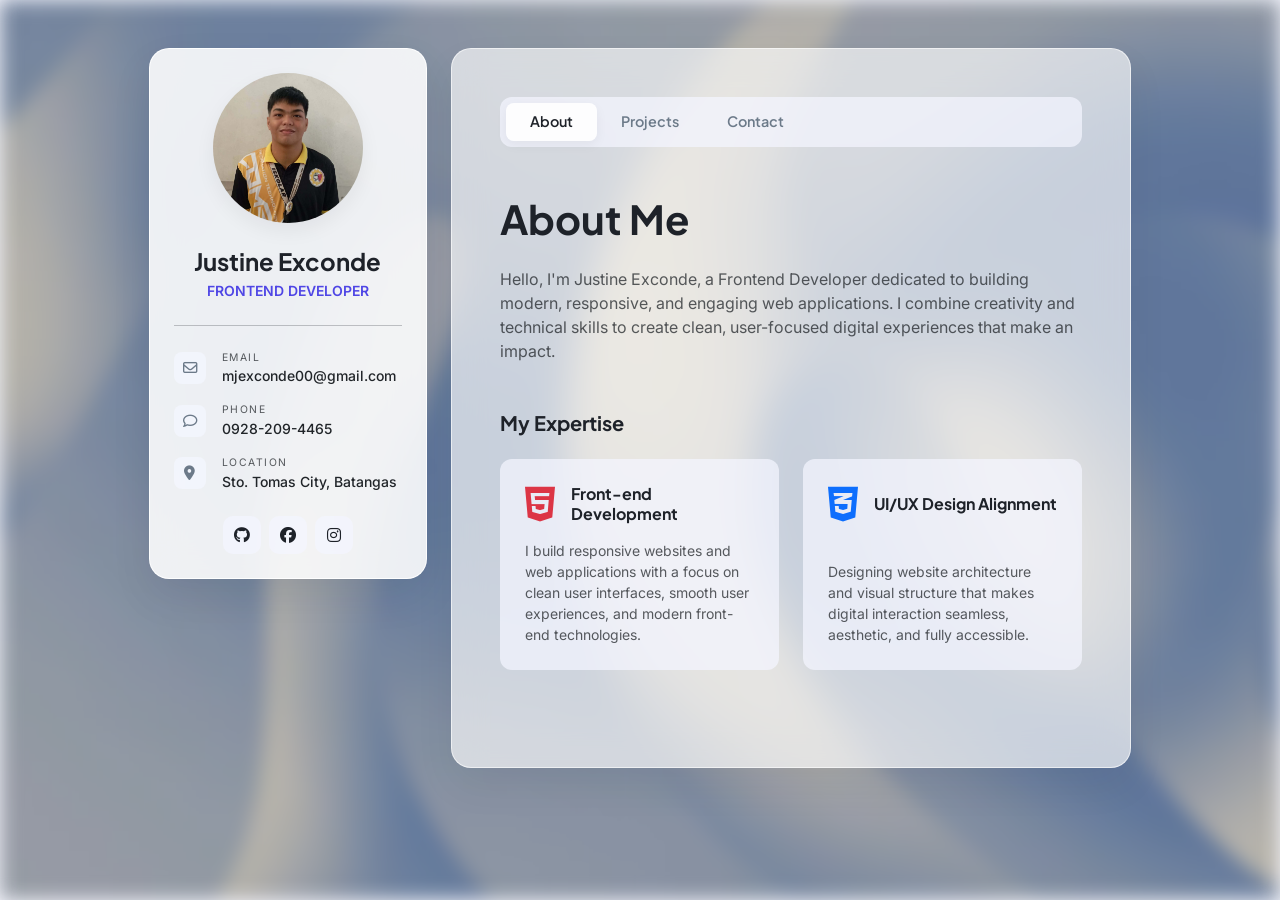
==== index.html @ bb048ef3 "Add files via upload" ====
<!DOCTYPE html>
<html lang="en">
<head>
  <meta charset="UTF-8" />
  <meta name="viewport" content="width=device-width, initial-scale=1.0" />
  <title>Justine Exconde | Frontend Developer</title>
  <link href="https://cdn.jsdelivr.net/npm/bootstrap@5.3.0/dist/css/bootstrap.min.css" rel="stylesheet" />
  <link rel="icon" href="images/icon.jpg" type="image/x-icon" />
  <link
    href="https://fonts.googleapis.com/css2?family=Inter:wght@300;400;500;600&family=Plus+Jakarta+Sans:wght@500;700;800&display=swap"
    rel="stylesheet" />
  <link rel="stylesheet" href="https://cdnjs.cloudflare.com/ajax/libs/font-awesome/6.4.0/css/all.min.css" />
  <link rel="stylesheet" href="style.css" />
</head>
<body>

  <div class="bg-photo" aria-hidden="true"></div>

  <div class="container-fluid min-vh-100 py-4 py-md-5 px-3 px-md-5">
    <div class="row g-4 justify-content-center">

      <aside class="col-xl-3 col-lg-4 col-md-5">
        <div class="profile-card text-center p-4 sticky-top">
          <div class="avatar-container mb-4 mx-auto">
            <img src="images/profile-avatar.jpg" alt="Justine Exconde" class="img-fluid rounded-5" />
          </div>

          <h1 class="h4 fw-bold mb-1 tracking-tight">Justine Exconde</h1>
          <p class="text-accent small fw-semibold uppercase tracking-wider mb-4">Frontend Developer</p>

          <hr class="my-4 opacity-10" />

          <div class="contact-info-list text-start small mb-4">
            <div class="d-flex align-items-center mb-3">
              <div class="icon-box me-3"><i class="fa-regular fa-envelope"></i></div>
              <div>
                <span class="text-muted d-block extra-small">EMAIL</span>
                <a href="mailto:mjexconde00@gmail.com" class="text-dark text-decoration-none fw-medium">mjexconde00@gmail.com</a>
              </div>
            </div>
            <div class="d-flex align-items-center mb-3">
              <div class="icon-box me-3"><i class="fa-regular fa-comment"></i></div>
              <div>
                <span class="text-muted d-block extra-small">PHONE</span>
                <span class="fw-medium text-dark">0928-209-4465</span>
              </div>
            </div>
            <div class="d-flex align-items-center">
              <div class="icon-box me-3"><i class="fa-solid fa-location-dot"></i></div>
              <div>
                <span class="text-muted d-block extra-small">LOCATION</span>
                <span class="fw-medium text-dark">Sto. Tomas City, Batangas</span>
              </div>
            </div>
          </div>

          <div class="d-flex justify-content-center gap-2 mt-4">
            <a href="#" class="social-btn"><i class="fab fa-github"></i></a>
            <a href="#" class="social-btn"><i class="fab fa-facebook"></i></a>
            <a href="#" class="social-btn"><i class="fab fa-instagram"></i></a>
          </div>
        </div>
      </aside>

      <main class="col-xl-7 col-lg-8 col-md-7">
        <div class="content-wrapper p-4 p-md-5">
          <ul class="nav custom-nav mb-5 d-flex justify-content-md-start justify-content-between"
            id="portfolioTabs" role="tablist">
            <li class="nav-item" role="presentation">
              <button class="nav-link active" id="about-tab" data-bs-toggle="tab" data-bs-target="#about" type="button"
                role="tab">About</button>
            </li>
            <li class="nav-item" role="presentation">
              <button class="nav-link" id="projects-tab" data-bs-toggle="tab" data-bs-target="#projects" type="button"
                role="tab">Projects</button>
            </li>
            <li class="nav-item" role="presentation">
              <button class="nav-link" id="contacts-tab" data-bs-toggle="tab" data-bs-target="#contacts" type="button"
                role="tab">Contact</button>
            </li>
          </ul>

          <div class="tab-content" id="portfolioTabsContent">
            <div class="tab-pane fade show active" id="about" role="tabpanel">
              <h2 class="display-6 fw-bold mb-4">About Me</h2>
              <p class="lead-text text-muted mb-5">
                Hello, I'm Justine Exconde, a Frontend Developer dedicated to building modern, responsive, and
                engaging web applications. I combine creativity and technical skills to create clean, user-focused
                digital experiences that make an impact.
              </p>

              <h3 class="h5 fw-bold mb-4 tracking-tight">My Expertise</h3>
              <div class="row g-4">
                <div class="col-md-6">
                  <div class="skill-card p-4">
                    <div class="d-flex align-items-center mb-3">
                      <i class="fab fa-html5 text-danger display-6 me-3"></i>
                      <h4 class="h6 fw-bold mb-0">Front-end Development</h4>
                    </div>
                    <p class="small text-muted mb-0">I build responsive websites and web applications with a focus on clean
                      user interfaces, smooth user experiences, and modern front-end technologies.</p>
                  </div>
                </div>
                <div class="col-md-6">
                  <div class="skill-card p-4">
                    <div class="d-flex align-items-center mb-3">
                      <i class="fab fa-css3-alt text-primary display-6 me-3"></i>
                      <h4 class="h6 fw-bold mb-0">UI/UX Design Alignment</h4>
                    </div>
                    <p class="small text-muted mb-0">Designing website architecture and visual structure that makes digital
                      interaction seamless, aesthetic, and fully accessible.</p>
                  </div>
                </div>
              </div>
            </div>

            <div class="tab-pane fade" id="projects" role="tabpanel">
              <h2 class="display-6 fw-bold mb-4">My Projects</h2>
              <div class="row g-4">
                <div class="col-md-6">
                  <div class="project-card">
                    <div class="project-preview p-4 d-flex align-items-center justify-content-center">
                      <img src="images/project1.png" alt="Rental House Subdivision preview"
                        class="img-fluid rounded-3" style="max-height:220px; object-fit:cover;" />
                    </div>
                    <div class="p-4">
                      <h4 class="h6 fw-bold mb-1">Rental-House-Subdivision</h4>
                      <p class="small text-muted mb-3">Web Architecture & UI Integration</p>
                      <a href="#" class="btn btn-outline-dark btn-sm rounded-pill px-3">See Project</a>
                    </div>
                  </div>
                </div>
                <div class="col-md-6">
                  <div class="project-card">
                    <div class="project-preview p-4 d-flex align-items-center justify-content-center">
                      <img src="images/project2.png" alt="Logo 3d preview"
                        class="img-fluid rounded-3" style="max-height:220px; object-fit:cover;" />
                    </div>
                    <div class="p-4">
                      <h4 class="h6 fw-bold mb-1">Logo 3d</h4>
                      <p class="small text-muted mb-3">UI/UX Design & Prototyping</p>
                      <a href="#" class="btn btn-outline-dark btn-sm rounded-pill px-3">See Project</a>
                    </div>
                  </div>
                </div>
              </div>
            </div>

            <div class="tab-pane fade" id="contacts" role="tabpanel">
              <h2 class="display-6 fw-bold mb-2">Get in touch</h2>
              <p class="text-muted mb-4">Have an opportunity or a project in mind? Feel free to reach out—I'd love to hear
                from you.</p>

              <div class="status-badge mb-4 d-inline-flex align-items-center px-3 py-1 rounded-pill bg-success bg-opacity-10 text-success small">
                <span class="pulse-dot me-2"></span> Available for opportunities
              </div>

              <form class="mt-4">
                <div class="row g-3">
                  <div class="col-md-6">
                    <label class="form-label extra-small fw-bold text-muted uppercase">Your Name</label>
                    <input type="text" class="form-control custom-input" placeholder="Enter your name" />
                  </div>
                  <div class="col-md-6">
                    <label class="form-label extra-small fw-bold text-muted uppercase">Email Address</label>
                    <input type="email" class="form-control custom-input" placeholder="name@example.com" />
                  </div>
                  <div class="col-12">
                    <label class="form-label extra-small fw-bold text-muted uppercase">Subject</label>
                    <input type="text" class="form-control custom-input" placeholder="Project collaboration proposal" />
                  </div>
                  <div class="col-12">
                    <label class="form-label extra-small fw-bold text-muted uppercase">Message</label>
                    <textarea class="form-control custom-input" rows="4" placeholder="Tell me about your project..."></textarea>
                  </div>
                  <div class="col-12 mt-4">
                    <button type="submit" class="btn btn-dark w-100 py-3 rounded-3 tracking-wide text-uppercase font-weight-bold btn-submit">
                      Send Message
                    </button>
                  </div>
                </div>
              </form>
            </div>

          </div>
        </div>
      </main>

    </div>
  </div>

  <script src="https://cdn.jsdelivr.net/npm/bootstrap@5.3.0/dist/js/bootstrap.bundle.min.js"></script>
</body>
</html>
---- style.css ----
:root {
    --bg-main: rgba(244, 246, 255, 0.72);
    --card-bg: rgba(255, 255, 255, 0.92);
    --text-primary: #1e2229;
    --text-secondary: #6c7a89;
    --accent-color: #4f46e5;
    --border-radius-lg: 20px;
    --border-radius-sm: 12px;
}
.bg-photo {
    z-index: -1 !important;
}

.custom-nav, .custom-nav .nav-link {
    position: relative !important;
    z-index: 9999 !important;
    pointer-events: auto !important;
}

body {
    font-family: 'Inter', sans-serif;
    background-color: var(--bg-main);
    color: var(--text-primary);
    -webkit-font-smoothing: antialiased;
}

h1, h2, h3, h4, .nav-link {
    font-family: 'Plus Jakarta Sans', sans-serif;
}

.extra-small { font-size: 0.65rem; letter-spacing: 1.5px; }
.uppercase { text-transform: uppercase; }
.sticky-top { top: 0; z-index: 10; }

.profile-card {
    background: rgba(255, 255, 255, 0.88);
    border-radius: var(--border-radius-lg);
    box-shadow: 0 18px 40px rgba(17, 24, 39, 0.08);
    border: 1px solid rgba(255, 255, 255, 0.9);
    backdrop-filter: blur(16px);
}

.avatar-container {
    max-width: 150px;
    aspect-ratio: 1/1;
    overflow: hidden;
    border-radius: 50%;
    box-shadow: 0 8px 20px rgba(0,0,0,0.06);
}

.avatar-container img {
    width: 100%;
    height: 100%;
    object-fit: cover;
}

.text-accent { color: var(--accent-color); }

.icon-box {
    width: 32px;
    height: 32px;
    background: var(--bg-main);
    display: flex;
    align-items: center;
    justify-content: center;
    border-radius: 8px;
    color: var(--text-secondary);
    font-size: 0.9rem;
}

.social-btn {
    width: 38px;
    height: 38px;
    background: var(--bg-main);
    color: var(--text-primary);
    display: flex;
    align-items: center;
    justify-content: center;
    border-radius: 10px;
    text-decoration: none;
    transition: all 0.2s ease-in-out;
}
.social-btn:hover {
    background: var(--text-primary);
    color: #fff;
    transform: translateY(-2px);
}

.content-wrapper {
    background: rgba(255, 255, 255, 0.65); 
    backdrop-filter: blur(16px); 
    -webkit-backdrop-filter: blur(16px);
    border-radius: var(--border-radius-lg);
    box-shadow: 0 18px 40px rgba(17, 24, 39, 0.06);
    border: 1px solid rgba(255, 255, 255, 0.6); 
    min-height: 80vh;
}

.custom-nav {
    border-bottom: none;
    background: var(--bg-main);
    padding: 6px;
    border-radius: 12px;
    display: inline-flex;
}

.custom-nav .nav-link {
    color: var(--text-secondary);
    border: none;
    font-weight: 600;
    font-size: 0.9rem;
    padding: 8px 24px;
    border-radius: 8px;
    transition: all 0.25s cubic-bezier(0.4, 0, 0.2, 1);
}

.custom-nav .nav-link.active {
    background: var(--card-bg);
    color: var(--text-primary);
    box-shadow: 0 4px 12px rgba(0, 0, 0, 0.05);
}
.skill-card:hover {
    background: rgba(255, 255, 255, 0.9);
    border-color: var(--accent-color);
    box-shadow: 0 12px 24px rgba(0, 0, 0, 0.05);
}

.skill-card, .project-card {
    background: var(--bg-main);
    border-radius: var(--border-radius-sm);
    border: 1px solid transparent;
    transition: all 0.3s ease;
}

.skill-card {
    min-height: 100%;
    display: flex;
    flex-direction: column;
    justify-content: space-between;
}
.skill-card:hover {
    background: #fff;
    border-color: rgba(79, 70, 229, 0.15);
    box-shadow: 0 12px 24px rgba(79, 70, 229, 0.04);
}

.tab-pane#about .row.g-4 {
    align-items: stretch;
}

.tab-pane#about .col-md-6 {
    display: flex;
}


.project-preview {
    height: 160px;
    border-top-left-radius: var(--border-radius-sm);
    border-top-right-radius: var(--border-radius-sm);
    font-size: 1.1rem;
}

.custom-input {
    background-color: var(--bg-main);
    border: 1px solid transparent;
    padding: 12px 16px;
    border-radius: 10px;
    font-size: 0.95rem;
    color: var(--text-primary);
    transition: all 0.2s ease;
}
.custom-input:focus {
    background-color: #fff;
    border-color: var(--accent-color);
    box-shadow: 0 0 0 4px rgba(79, 70, 229, 0.1);
    outline: none;
}

.pulse-dot {
    width: 8px;
    height: 8px;
    background-color: #198754;
    border-radius: 50%;
    display: inline-block;
    animation: pulse 1.8s infinite;
}

@keyframes pulse {
    0% { transform: scale(0.95); box-shadow: 0 0 0 0 rgba(25, 135, 84, 0.7); }
    70% { transform: scale(1); box-shadow: 0 0 0 6px rgba(25, 135, 84, 0); }
    100% { transform: scale(0.95); box-shadow: 0 0 0 0 rgba(25, 135, 84, 0); }
}

.btn-submit {
    font-size: 0.85rem;
    font-weight: 600;
}
.bg-photo {
    position: fixed;
    inset: 0;
    background-image: url('images/bg.jpg');
    background-size: cover;
    background-position: center;
    background-repeat: no-repeat;
    filter: blur(10px);
    z-index: 0;
    pointer-events: none;
}

.container-fluid, .profile-card, .content-wrapper {
    position: relative;
    z-index: 1;
}
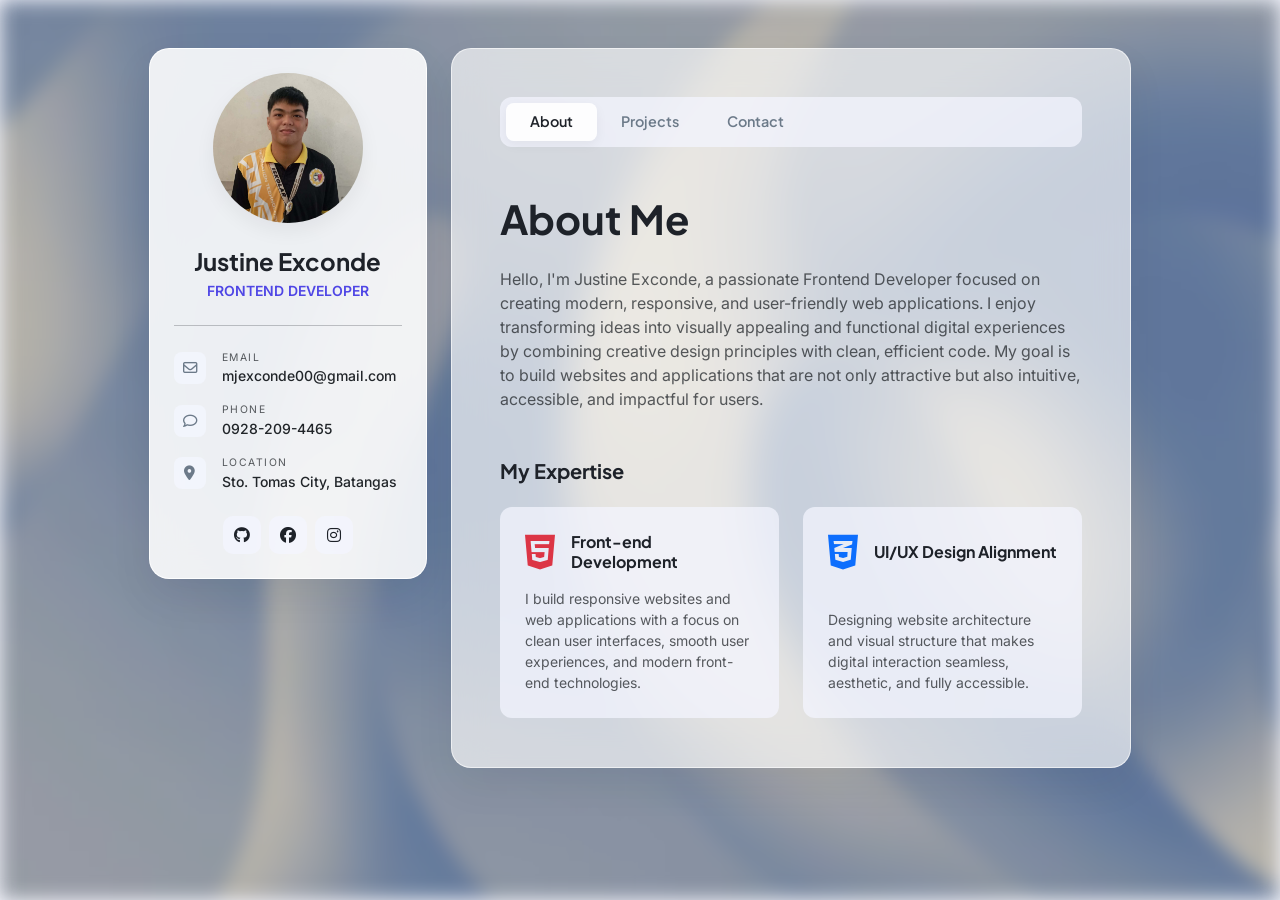
==== commit c45f3792: "Add files via upload" ====
--- a/index.html
+++ b/index.html
@@ -84,9 +84,7 @@
             <div class="tab-pane fade show active" id="about" role="tabpanel">
               <h2 class="display-6 fw-bold mb-4">About Me</h2>
               <p class="lead-text text-muted mb-5">
-                Hello, I'm Justine Exconde, a Frontend Developer dedicated to building modern, responsive, and
-                engaging web applications. I combine creativity and technical skills to create clean, user-focused
-                digital experiences that make an impact.
+               Hello, I'm Justine Exconde, a passionate Frontend Developer focused on creating modern, responsive, and user-friendly web applications. I enjoy transforming ideas into visually appealing and functional digital experiences by combining creative design principles with clean, efficient code. My goal is to build websites and applications that are not only attractive but also intuitive, accessible, and impactful for users.
               </p>
 
               <h3 class="h5 fw-bold mb-4 tracking-tight">My Expertise</h3>
@@ -147,12 +145,11 @@
             </div>
 
             <div class="tab-pane fade" id="contacts" role="tabpanel">
-              <h2 class="display-6 fw-bold mb-2">Get in touch</h2>
-              <p class="text-muted mb-4">Have an opportunity or a project in mind? Feel free to reach out—I'd love to hear
-                from you.</p>
-
+              <h2 class="display-6 fw-bold mb-2">Let's Connect</h2>
+              <p class="text-muted mb-4">Do you have a project, collaboration, or opportunity in mind?
+                 Feel free to reach out—I'm always open to discussing new ideas and possibilities.</p>
               <div class="status-badge mb-4 d-inline-flex align-items-center px-3 py-1 rounded-pill bg-success bg-opacity-10 text-success small">
-                <span class="pulse-dot me-2"></span> Available for opportunities
+                <span class="pulse-dot me-2"></span> Let's Connect! I'm currently available for new projects and collaborations.
               </div>
 
               <form class="mt-4">
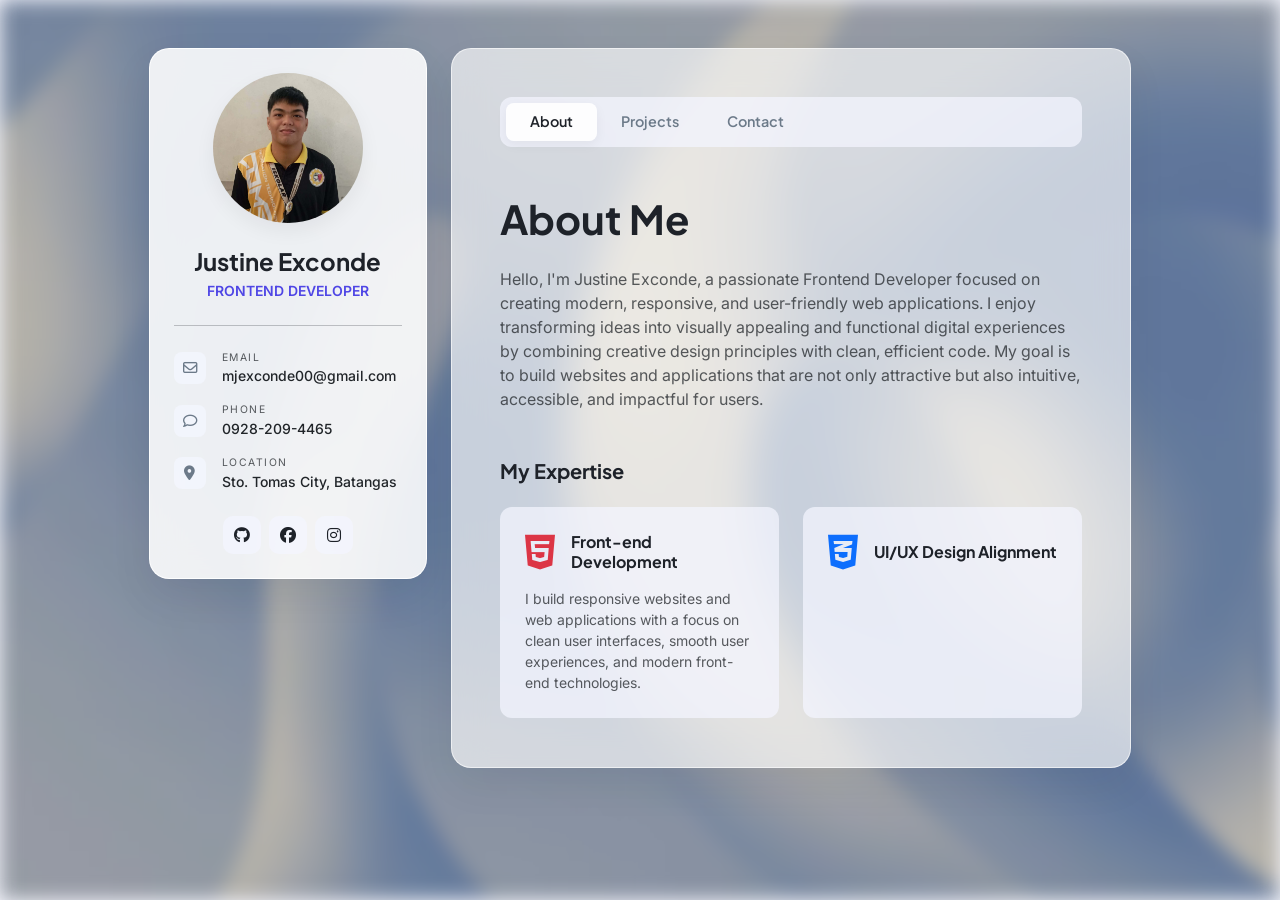
==== commit 2b043f05: "helpo" ====
--- a/index.html
+++ b/index.html
@@ -1,191 +1,190 @@
-<!DOCTYPE html>
-<html lang="en">
-<head>
-  <meta charset="UTF-8" />
-  <meta name="viewport" content="width=device-width, initial-scale=1.0" />
-  <title>Justine Exconde | Frontend Developer</title>
-  <link href="https://cdn.jsdelivr.net/npm/bootstrap@5.3.0/dist/css/bootstrap.min.css" rel="stylesheet" />
-  <link rel="icon" href="images/icon.jpg" type="image/x-icon" />
-  <link
-    href="https://fonts.googleapis.com/css2?family=Inter:wght@300;400;500;600&family=Plus+Jakarta+Sans:wght@500;700;800&display=swap"
-    rel="stylesheet" />
-  <link rel="stylesheet" href="https://cdnjs.cloudflare.com/ajax/libs/font-awesome/6.4.0/css/all.min.css" />
-  <link rel="stylesheet" href="style.css" />
-</head>
-<body>
-
-  <div class="bg-photo" aria-hidden="true"></div>
-
-  <div class="container-fluid min-vh-100 py-4 py-md-5 px-3 px-md-5">
-    <div class="row g-4 justify-content-center">
-
-      <aside class="col-xl-3 col-lg-4 col-md-5">
-        <div class="profile-card text-center p-4 sticky-top">
-          <div class="avatar-container mb-4 mx-auto">
-            <img src="images/profile-avatar.jpg" alt="Justine Exconde" class="img-fluid rounded-5" />
-          </div>
-
-          <h1 class="h4 fw-bold mb-1 tracking-tight">Justine Exconde</h1>
-          <p class="text-accent small fw-semibold uppercase tracking-wider mb-4">Frontend Developer</p>
-
-          <hr class="my-4 opacity-10" />
-
-          <div class="contact-info-list text-start small mb-4">
-            <div class="d-flex align-items-center mb-3">
-              <div class="icon-box me-3"><i class="fa-regular fa-envelope"></i></div>
-              <div>
-                <span class="text-muted d-block extra-small">EMAIL</span>
-                <a href="mailto:mjexconde00@gmail.com" class="text-dark text-decoration-none fw-medium">mjexconde00@gmail.com</a>
-              </div>
-            </div>
-            <div class="d-flex align-items-center mb-3">
-              <div class="icon-box me-3"><i class="fa-regular fa-comment"></i></div>
-              <div>
-                <span class="text-muted d-block extra-small">PHONE</span>
-                <span class="fw-medium text-dark">0928-209-4465</span>
-              </div>
-            </div>
-            <div class="d-flex align-items-center">
-              <div class="icon-box me-3"><i class="fa-solid fa-location-dot"></i></div>
-              <div>
-                <span class="text-muted d-block extra-small">LOCATION</span>
-                <span class="fw-medium text-dark">Sto. Tomas City, Batangas</span>
-              </div>
-            </div>
-          </div>
-
-          <div class="d-flex justify-content-center gap-2 mt-4">
-            <a href="#" class="social-btn"><i class="fab fa-github"></i></a>
-            <a href="#" class="social-btn"><i class="fab fa-facebook"></i></a>
-            <a href="#" class="social-btn"><i class="fab fa-instagram"></i></a>
-          </div>
-        </div>
-      </aside>
-
-      <main class="col-xl-7 col-lg-8 col-md-7">
-        <div class="content-wrapper p-4 p-md-5">
-          <ul class="nav custom-nav mb-5 d-flex justify-content-md-start justify-content-between"
-            id="portfolioTabs" role="tablist">
-            <li class="nav-item" role="presentation">
-              <button class="nav-link active" id="about-tab" data-bs-toggle="tab" data-bs-target="#about" type="button"
-                role="tab">About</button>
-            </li>
-            <li class="nav-item" role="presentation">
-              <button class="nav-link" id="projects-tab" data-bs-toggle="tab" data-bs-target="#projects" type="button"
-                role="tab">Projects</button>
-            </li>
-            <li class="nav-item" role="presentation">
-              <button class="nav-link" id="contacts-tab" data-bs-toggle="tab" data-bs-target="#contacts" type="button"
-                role="tab">Contact</button>
-            </li>
-          </ul>
-
-          <div class="tab-content" id="portfolioTabsContent">
-            <div class="tab-pane fade show active" id="about" role="tabpanel">
-              <h2 class="display-6 fw-bold mb-4">About Me</h2>
-              <p class="lead-text text-muted mb-5">
-               Hello, I'm Justine Exconde, a passionate Frontend Developer focused on creating modern, responsive, and user-friendly web applications. I enjoy transforming ideas into visually appealing and functional digital experiences by combining creative design principles with clean, efficient code. My goal is to build websites and applications that are not only attractive but also intuitive, accessible, and impactful for users.
-              </p>
-
-              <h3 class="h5 fw-bold mb-4 tracking-tight">My Expertise</h3>
-              <div class="row g-4">
-                <div class="col-md-6">
-                  <div class="skill-card p-4">
-                    <div class="d-flex align-items-center mb-3">
-                      <i class="fab fa-html5 text-danger display-6 me-3"></i>
-                      <h4 class="h6 fw-bold mb-0">Front-end Development</h4>
-                    </div>
-                    <p class="small text-muted mb-0">I build responsive websites and web applications with a focus on clean
-                      user interfaces, smooth user experiences, and modern front-end technologies.</p>
-                  </div>
-                </div>
-                <div class="col-md-6">
-                  <div class="skill-card p-4">
-                    <div class="d-flex align-items-center mb-3">
-                      <i class="fab fa-css3-alt text-primary display-6 me-3"></i>
-                      <h4 class="h6 fw-bold mb-0">UI/UX Design Alignment</h4>
-                    </div>
-                    <p class="small text-muted mb-0">Designing website architecture and visual structure that makes digital
-                      interaction seamless, aesthetic, and fully accessible.</p>
-                  </div>
-                </div>
-              </div>
-            </div>
-
-            <div class="tab-pane fade" id="projects" role="tabpanel">
-              <h2 class="display-6 fw-bold mb-4">My Projects</h2>
-              <div class="row g-4">
-                <div class="col-md-6">
-                  <div class="project-card">
-                    <div class="project-preview p-4 d-flex align-items-center justify-content-center">
-                      <img src="images/project1.png" alt="Rental House Subdivision preview"
-                        class="img-fluid rounded-3" style="max-height:220px; object-fit:cover;" />
-                    </div>
-                    <div class="p-4">
-                      <h4 class="h6 fw-bold mb-1">Rental-House-Subdivision</h4>
-                      <p class="small text-muted mb-3">Web Architecture & UI Integration</p>
-                      <a href="#" class="btn btn-outline-dark btn-sm rounded-pill px-3">See Project</a>
-                    </div>
-                  </div>
-                </div>
-                <div class="col-md-6">
-                  <div class="project-card">
-                    <div class="project-preview p-4 d-flex align-items-center justify-content-center">
-                      <img src="images/project2.png" alt="Logo 3d preview"
-                        class="img-fluid rounded-3" style="max-height:220px; object-fit:cover;" />
-                    </div>
-                    <div class="p-4">
-                      <h4 class="h6 fw-bold mb-1">Logo 3d</h4>
-                      <p class="small text-muted mb-3">UI/UX Design & Prototyping</p>
-                      <a href="#" class="btn btn-outline-dark btn-sm rounded-pill px-3">See Project</a>
-                    </div>
-                  </div>
-                </div>
-              </div>
-            </div>
-
-            <div class="tab-pane fade" id="contacts" role="tabpanel">
-              <h2 class="display-6 fw-bold mb-2">Let's Connect</h2>
-              <p class="text-muted mb-4">Do you have a project, collaboration, or opportunity in mind?
-                 Feel free to reach out—I'm always open to discussing new ideas and possibilities.</p>
-              <div class="status-badge mb-4 d-inline-flex align-items-center px-3 py-1 rounded-pill bg-success bg-opacity-10 text-success small">
-                <span class="pulse-dot me-2"></span> Let's Connect! I'm currently available for new projects and collaborations.
-              </div>
-
-              <form class="mt-4">
-                <div class="row g-3">
-                  <div class="col-md-6">
-                    <label class="form-label extra-small fw-bold text-muted uppercase">Your Name</label>
-                    <input type="text" class="form-control custom-input" placeholder="Enter your name" />
-                  </div>
-                  <div class="col-md-6">
-                    <label class="form-label extra-small fw-bold text-muted uppercase">Email Address</label>
-                    <input type="email" class="form-control custom-input" placeholder="name@example.com" />
-                  </div>
-                  <div class="col-12">
-                    <label class="form-label extra-small fw-bold text-muted uppercase">Subject</label>
-                    <input type="text" class="form-control custom-input" placeholder="Project collaboration proposal" />
-                  </div>
-                  <div class="col-12">
-                    <label class="form-label extra-small fw-bold text-muted uppercase">Message</label>
-                    <textarea class="form-control custom-input" rows="4" placeholder="Tell me about your project..."></textarea>
-                  </div>
-                  <div class="col-12 mt-4">
-                    <button type="submit" class="btn btn-dark w-100 py-3 rounded-3 tracking-wide text-uppercase font-weight-bold btn-submit">
-                      Send Message
-                    </button>
-                  </div>
-                </div>
-              </form>
-            </div>
-
-          </div>
-        </div>
-      </main>
-
-    </div>
-  </div>
-
-  <script src="https://cdn.jsdelivr.net/npm/bootstrap@5.3.0/dist/js/bootstrap.bundle.min.js"></script>
-</body>
-</html>
+<!DOCTYPE html>
+<html lang="en">
+<head>
+  <meta charset="UTF-8" />
+  <meta name="viewport" content="width=device-width, initial-scale=1.0" />
+  <title>Justine Exconde | Frontend Developer</title>
+  <link href="https://cdn.jsdelivr.net/npm/bootstrap@5.3.0/dist/css/bootstrap.min.css" rel="stylesheet" />
+  <link rel="icon" href="images/icons.png" />
+  <link
+    href="https://fonts.googleapis.com/css2?family=Inter:wght@300;400;500;600&family=Plus+Jakarta+Sans:wght@500;700;800&display=swap"
+    rel="stylesheet" />
+  <link rel="stylesheet" href="https://cdnjs.cloudflare.com/ajax/libs/font-awesome/6.4.0/css/all.min.css" />
+  <link rel="stylesheet" href="style.css" />
+</head>
+<body>
+
+  <div class="bg-photo" aria-hidden="true"></div>
+
+  <div class="container-fluid min-vh-100 py-4 py-md-5 px-3 px-md-5">
+    <div class="row g-4 justify-content-center">
+
+      <aside class="col-xl-3 col-lg-4 col-md-5">
+        <div class="profile-card text-center p-4 sticky-top">
+          <div class="avatar-container mb-4 mx-auto">
+            <img src="images/profile-avatar.jpg" alt="Justine Exconde" class="img-fluid rounded-5" />
+          </div>
+
+          <h1 class="h4 fw-bold mb-1 tracking-tight">Justine Exconde</h1>
+          <p class="text-accent small fw-semibold uppercase tracking-wider mb-4">Frontend Developer</p>
+
+          <hr class="my-4 opacity-10" />
+
+          <div class="contact-info-list text-start small mb-4">
+            <div class="d-flex align-items-center mb-3">
+              <div class="icon-box me-3"><i class="fa-regular fa-envelope"></i></div>
+              <div>
+                <span class="text-muted d-block extra-small">EMAIL</span>
+                <a href="mailto:mjexconde00@gmail.com" class="text-dark text-decoration-none fw-medium">mjexconde00@gmail.com</a>
+              </div>
+            </div>
+            <div class="d-flex align-items-center mb-3">
+              <div class="icon-box me-3"><i class="fa-regular fa-comment"></i></div>
+              <div>
+                <span class="text-muted d-block extra-small">PHONE</span>
+                <span class="fw-medium text-dark">0928-209-4465</span>
+              </div>
+            </div>
+            <div class="d-flex align-items-center">
+              <div class="icon-box me-3"><i class="fa-solid fa-location-dot"></i></div>
+              <div>
+                <span class="text-muted d-block extra-small">LOCATION</span>
+                <span class="fw-medium text-dark">Sto. Tomas City, Batangas</span>
+              </div>
+            </div>
+          </div>
+
+          <div class="d-flex justify-content-center gap-2 mt-4">
+            <a href="#" class="social-btn"><i class="fab fa-github"></i></a>
+            <a href="#" class="social-btn"><i class="fab fa-facebook"></i></a>
+            <a href="#" class="social-btn"><i class="fab fa-instagram"></i></a>
+          </div>
+        </div>
+      </aside>
+
+      <main class="col-xl-7 col-lg-8 col-md-7">
+        <div class="content-wrapper p-4 p-md-5">
+          <ul class="nav custom-nav mb-5 d-flex justify-content-md-start justify-content-between"
+            id="portfolioTabs" role="tablist">
+            <li class="nav-item" role="presentation">
+              <button class="nav-link active" id="about-tab" data-bs-toggle="tab" data-bs-target="#about" type="button"
+                role="tab">About</button>
+            </li>
+            <li class="nav-item" role="presentation">
+              <button class="nav-link" id="projects-tab" data-bs-toggle="tab" data-bs-target="#projects" type="button"
+                role="tab">Projects</button>
+            </li>
+            <li class="nav-item" role="presentation">
+              <button class="nav-link" id="contacts-tab" data-bs-toggle="tab" data-bs-target="#contacts" type="button"
+                role="tab">Contact</button>
+            </li>
+          </ul>
+
+          <div class="tab-content" id="portfolioTabsContent">
+            <div class="tab-pane fade show active" id="about" role="tabpanel">
+              <h2 class="display-6 fw-bold mb-4">About Me</h2>
+              <p class="lead-text text-muted mb-5">
+               Hello, I'm Justine Exconde, a passionate Frontend Developer focused on creating modern, responsive, and user-friendly web applications. I enjoy transforming ideas into visually appealing and functional digital experiences by combining creative design principles with clean, efficient code. My goal is to build websites and applications that are not only attractive but also intuitive, accessible, and impactful for users.
+              </p>
+
+              <h3 class="h5 fw-bold mb-4 tracking-tight">My Expertise</h3>
+              <div class="row g-4">
+                <div class="col-md-6">
+                  <div class="skill-card p-4">
+                    <div class="d-flex align-items-center mb-3">
+                      <i class="fab fa-html5 text-danger display-6 me-3"></i>
+                      <h4 class="h6 fw-bold mb-0">Front-end Development</h4>
+                    </div>
+                    <p class="small text-muted mb-0">I build responsive websites and web applications with a focus on clean
+                      user interfaces, smooth user experiences, and modern front-end technologies.</p>
+                  </div>
+                </div>
+                <div class="col-md-6">
+                  <div class="skill-card p-4">
+                    <div class="d-flex align-items-center mb-3">
+                      <i class="fab fa-css3-alt text-primary display-6 me-3"></i>
+                      <h4 class="h6 fw-bold mb-0">UI/UX Design Alignment</h4>
+                    </div>
+                    <p class="small text-muted mb-0"></p>
+                  </div>
+                </div>
+              </div>
+            </div>
+
+            <div class="tab-pane fade" id="projects" role="tabpanel">
+              <h2 class="display-6 fw-bold mb-4">My Projects</h2>
+              <div class="row g-4">
+                <div class="col-md-6">
+                  <div class="project-card">
+                    <div class="project-preview p-4 d-flex align-items-center justify-content-center">
+                      <img src="images/project1.png" alt="Rental House Subdivision preview"
+                        class="img-fluid rounded-3" style="max-height:220px; object-fit:cover;" />
+                    </div>
+                    <div class="p-4">
+                      <h4 class="h6 fw-bold mb-1">Rental-House-Subdivision</h4>
+                      <p class="small text-muted mb-3">Web Architecture & UI Integration</p>
+                      <a href="#" class="btn btn-outline-dark btn-sm rounded-pill px-3">See Project</a>
+                    </div>
+                  </div>
+                </div>
+                <div class="col-md-6">
+                  <div class="project-card">
+                    <div class="project-preview p-4 d-flex align-items-center justify-content-center">
+                      <img src="images/project2.png" alt="Logo 3d preview"
+                        class="img-fluid rounded-3" style="max-height:220px; object-fit:cover;" />
+                    </div>
+                    <div class="p-4">
+                      <h4 class="h6 fw-bold mb-1">Logo 3d</h4>
+                      <p class="small text-muted mb-3">UI/UX Design & Prototyping</p>
+                      <a href="#" class="btn btn-outline-dark btn-sm rounded-pill px-3">See Project</a>
+                    </div>
+                  </div>
+                </div>
+              </div>
+            </div>
+
+            <div class="tab-pane fade" id="contacts" role="tabpanel">
+              <h2 class="display-6 fw-bold mb-2">Let's Connect</h2>
+              <p class="text-muted mb-4">Do you have a project, collaboration, or opportunity in mind?
+                 Feel free to reach out—I'm always open to discussing new ideas and possibilities.</p>
+              <div class="status-badge mb-4 d-inline-flex align-items-center px-3 py-1 rounded-pill bg-success bg-opacity-10 text-success small">
+                <span class="pulse-dot me-2"></span> Let's Connect! I'm currently available for new projects and collaborations.
+              </div>
+
+              <form class="mt-4">
+                <div class="row g-3">
+                  <div class="col-md-6">
+                    <label class="form-label extra-small fw-bold text-muted uppercase">Your Name</label>
+                    <input type="text" class="form-control custom-input" placeholder="Enter your name" />
+                  </div>
+                  <div class="col-md-6">
+                    <label class="form-label extra-small fw-bold text-muted uppercase">Email Address</label>
+                    <input type="email" class="form-control custom-input" placeholder="name@example.com" />
+                  </div>
+                  <div class="col-12">
+                    <label class="form-label extra-small fw-bold text-muted uppercase">Subject</label>
+                    <input type="text" class="form-control custom-input" placeholder="Project collaboration proposal" />
+                  </div>
+                  <div class="col-12">
+                    <label class="form-label extra-small fw-bold text-muted uppercase">Message</label>
+                    <textarea class="form-control custom-input" rows="4" placeholder="Tell me about your project..."></textarea>
+                  </div>
+                  <div class="col-12 mt-4">
+                    <button type="submit" class="btn btn-dark w-100 py-3 rounded-3 tracking-wide text-uppercase font-weight-bold btn-submit">
+                      Send Message
+                    </button>
+                  </div>
+                </div>
+              </form>
+            </div>
+
+          </div>
+        </div>
+      </main>
+
+    </div>
+  </div>
+
+  <script src="https://cdn.jsdelivr.net/npm/bootstrap@5.3.0/dist/js/bootstrap.bundle.min.js"></script>
+</body>
+</html>
--- a/style.css
+++ b/style.css
@@ -1,213 +1,213 @@
-:root {
-    --bg-main: rgba(244, 246, 255, 0.72);
-    --card-bg: rgba(255, 255, 255, 0.92);
-    --text-primary: #1e2229;
-    --text-secondary: #6c7a89;
-    --accent-color: #4f46e5;
-    --border-radius-lg: 20px;
-    --border-radius-sm: 12px;
-}
-.bg-photo {
-    z-index: -1 !important;
-}
-
-.custom-nav, .custom-nav .nav-link {
-    position: relative !important;
-    z-index: 9999 !important;
-    pointer-events: auto !important;
-}
-
-body {
-    font-family: 'Inter', sans-serif;
-    background-color: var(--bg-main);
-    color: var(--text-primary);
-    -webkit-font-smoothing: antialiased;
-}
-
-h1, h2, h3, h4, .nav-link {
-    font-family: 'Plus Jakarta Sans', sans-serif;
-}
-
-.extra-small { font-size: 0.65rem; letter-spacing: 1.5px; }
-.uppercase { text-transform: uppercase; }
-.sticky-top { top: 0; z-index: 10; }
-
-.profile-card {
-    background: rgba(255, 255, 255, 0.88);
-    border-radius: var(--border-radius-lg);
-    box-shadow: 0 18px 40px rgba(17, 24, 39, 0.08);
-    border: 1px solid rgba(255, 255, 255, 0.9);
-    backdrop-filter: blur(16px);
-}
-
-.avatar-container {
-    max-width: 150px;
-    aspect-ratio: 1/1;
-    overflow: hidden;
-    border-radius: 50%;
-    box-shadow: 0 8px 20px rgba(0,0,0,0.06);
-}
-
-.avatar-container img {
-    width: 100%;
-    height: 100%;
-    object-fit: cover;
-}
-
-.text-accent { color: var(--accent-color); }
-
-.icon-box {
-    width: 32px;
-    height: 32px;
-    background: var(--bg-main);
-    display: flex;
-    align-items: center;
-    justify-content: center;
-    border-radius: 8px;
-    color: var(--text-secondary);
-    font-size: 0.9rem;
-}
-
-.social-btn {
-    width: 38px;
-    height: 38px;
-    background: var(--bg-main);
-    color: var(--text-primary);
-    display: flex;
-    align-items: center;
-    justify-content: center;
-    border-radius: 10px;
-    text-decoration: none;
-    transition: all 0.2s ease-in-out;
-}
-.social-btn:hover {
-    background: var(--text-primary);
-    color: #fff;
-    transform: translateY(-2px);
-}
-
-.content-wrapper {
-    background: rgba(255, 255, 255, 0.65); 
-    backdrop-filter: blur(16px); 
-    -webkit-backdrop-filter: blur(16px);
-    border-radius: var(--border-radius-lg);
-    box-shadow: 0 18px 40px rgba(17, 24, 39, 0.06);
-    border: 1px solid rgba(255, 255, 255, 0.6); 
-    min-height: 80vh;
-}
-
-.custom-nav {
-    border-bottom: none;
-    background: var(--bg-main);
-    padding: 6px;
-    border-radius: 12px;
-    display: inline-flex;
-}
-
-.custom-nav .nav-link {
-    color: var(--text-secondary);
-    border: none;
-    font-weight: 600;
-    font-size: 0.9rem;
-    padding: 8px 24px;
-    border-radius: 8px;
-    transition: all 0.25s cubic-bezier(0.4, 0, 0.2, 1);
-}
-
-.custom-nav .nav-link.active {
-    background: var(--card-bg);
-    color: var(--text-primary);
-    box-shadow: 0 4px 12px rgba(0, 0, 0, 0.05);
-}
-.skill-card:hover {
-    background: rgba(255, 255, 255, 0.9);
-    border-color: var(--accent-color);
-    box-shadow: 0 12px 24px rgba(0, 0, 0, 0.05);
-}
-
-.skill-card, .project-card {
-    background: var(--bg-main);
-    border-radius: var(--border-radius-sm);
-    border: 1px solid transparent;
-    transition: all 0.3s ease;
-}
-
-.skill-card {
-    min-height: 100%;
-    display: flex;
-    flex-direction: column;
-    justify-content: space-between;
-}
-.skill-card:hover {
-    background: #fff;
-    border-color: rgba(79, 70, 229, 0.15);
-    box-shadow: 0 12px 24px rgba(79, 70, 229, 0.04);
-}
-
-.tab-pane#about .row.g-4 {
-    align-items: stretch;
-}
-
-.tab-pane#about .col-md-6 {
-    display: flex;
-}
-
-
-.project-preview {
-    height: 160px;
-    border-top-left-radius: var(--border-radius-sm);
-    border-top-right-radius: var(--border-radius-sm);
-    font-size: 1.1rem;
-}
-
-.custom-input {
-    background-color: var(--bg-main);
-    border: 1px solid transparent;
-    padding: 12px 16px;
-    border-radius: 10px;
-    font-size: 0.95rem;
-    color: var(--text-primary);
-    transition: all 0.2s ease;
-}
-.custom-input:focus {
-    background-color: #fff;
-    border-color: var(--accent-color);
-    box-shadow: 0 0 0 4px rgba(79, 70, 229, 0.1);
-    outline: none;
-}
-
-.pulse-dot {
-    width: 8px;
-    height: 8px;
-    background-color: #198754;
-    border-radius: 50%;
-    display: inline-block;
-    animation: pulse 1.8s infinite;
-}
-
-@keyframes pulse {
-    0% { transform: scale(0.95); box-shadow: 0 0 0 0 rgba(25, 135, 84, 0.7); }
-    70% { transform: scale(1); box-shadow: 0 0 0 6px rgba(25, 135, 84, 0); }
-    100% { transform: scale(0.95); box-shadow: 0 0 0 0 rgba(25, 135, 84, 0); }
-}
-
-.btn-submit {
-    font-size: 0.85rem;
-    font-weight: 600;
-}
-.bg-photo {
-    position: fixed;
-    inset: 0;
-    background-image: url('images/bg.jpg');
-    background-size: cover;
-    background-position: center;
-    background-repeat: no-repeat;
-    filter: blur(10px);
-    z-index: 0;
-    pointer-events: none;
-}
-
-.container-fluid, .profile-card, .content-wrapper {
-    position: relative;
-    z-index: 1;
+:root {
+    --bg-main: rgba(244, 246, 255, 0.72);
+    --card-bg: rgba(255, 255, 255, 0.92);
+    --text-primary: #1e2229;
+    --text-secondary: #6c7a89;
+    --accent-color: #4f46e5;
+    --border-radius-lg: 20px;
+    --border-radius-sm: 12px;
+}
+.bg-photo {
+    z-index: -1 !important;
+}
+
+.custom-nav, .custom-nav .nav-link {
+    position: relative !important;
+    z-index: 9999 !important;
+    pointer-events: auto !important;
+}
+
+body {
+    font-family: 'Inter', sans-serif;
+    background-color: var(--bg-main);
+    color: var(--text-primary);
+    -webkit-font-smoothing: antialiased;
+}
+
+h1, h2, h3, h4, .nav-link {
+    font-family: 'Plus Jakarta Sans', sans-serif;
+}
+
+.extra-small { font-size: 0.65rem; letter-spacing: 1.5px; }
+.uppercase { text-transform: uppercase; }
+.sticky-top { top: 0; z-index: 10; }
+
+.profile-card {
+    background: rgba(255, 255, 255, 0.88);
+    border-radius: var(--border-radius-lg);
+    box-shadow: 0 18px 40px rgba(17, 24, 39, 0.08);
+    border: 1px solid rgba(255, 255, 255, 0.9);
+    backdrop-filter: blur(16px);
+}
+
+.avatar-container {
+    max-width: 150px;
+    aspect-ratio: 1/1;
+    overflow: hidden;
+    border-radius: 50%;
+    box-shadow: 0 8px 20px rgba(0,0,0,0.06);
+}
+
+.avatar-container img {
+    width: 100%;
+    height: 100%;
+    object-fit: cover;
+}
+
+.text-accent { color: var(--accent-color); }
+
+.icon-box {
+    width: 32px;
+    height: 32px;
+    background: var(--bg-main);
+    display: flex;
+    align-items: center;
+    justify-content: center;
+    border-radius: 8px;
+    color: var(--text-secondary);
+    font-size: 0.9rem;
+}
+
+.social-btn {
+    width: 38px;
+    height: 38px;
+    background: var(--bg-main);
+    color: var(--text-primary);
+    display: flex;
+    align-items: center;
+    justify-content: center;
+    border-radius: 10px;
+    text-decoration: none;
+    transition: all 0.2s ease-in-out;
+}
+.social-btn:hover {
+    background: var(--text-primary);
+    color: #fff;
+    transform: translateY(-2px);
+}
+
+.content-wrapper {
+    background: rgba(255, 255, 255, 0.65); 
+    backdrop-filter: blur(16px); 
+    -webkit-backdrop-filter: blur(16px);
+    border-radius: var(--border-radius-lg);
+    box-shadow: 0 18px 40px rgba(17, 24, 39, 0.06);
+    border: 1px solid rgba(255, 255, 255, 0.6); 
+    min-height: 80vh;
+}
+
+.custom-nav {
+    border-bottom: none;
+    background: var(--bg-main);
+    padding: 6px;
+    border-radius: 12px;
+    display: inline-flex;
+}
+
+.custom-nav .nav-link {
+    color: var(--text-secondary);
+    border: none;
+    font-weight: 600;
+    font-size: 0.9rem;
+    padding: 8px 24px;
+    border-radius: 8px;
+    transition: all 0.25s cubic-bezier(0.4, 0, 0.2, 1);
+}
+
+.custom-nav .nav-link.active {
+    background: var(--card-bg);
+    color: var(--text-primary);
+    box-shadow: 0 4px 12px rgba(0, 0, 0, 0.05);
+}
+.skill-card:hover {
+    background: rgba(255, 255, 255, 0.9);
+    border-color: var(--accent-color);
+    box-shadow: 0 12px 24px rgba(0, 0, 0, 0.05);
+}
+
+.skill-card, .project-card {
+    background: var(--bg-main);
+    border-radius: var(--border-radius-sm);
+    border: 1px solid transparent;
+    transition: all 0.3s ease;
+}
+
+.skill-card {
+    min-height: 100%;
+    display: flex;
+    flex-direction: column;
+    justify-content: space-between;
+}
+.skill-card:hover {
+    background: #fff;
+    border-color: rgba(79, 70, 229, 0.15);
+    box-shadow: 0 12px 24px rgba(79, 70, 229, 0.04);
+}
+
+.tab-pane#about .row.g-4 {
+    align-items: stretch;
+}
+
+.tab-pane#about .col-md-6 {
+    display: flex;
+}
+
+
+.project-preview {
+    height: 160px;
+    border-top-left-radius: var(--border-radius-sm);
+    border-top-right-radius: var(--border-radius-sm);
+    font-size: 1.1rem;
+}
+
+.custom-input {
+    background-color: var(--bg-main);
+    border: 1px solid transparent;
+    padding: 12px 16px;
+    border-radius: 10px;
+    font-size: 0.95rem;
+    color: var(--text-primary);
+    transition: all 0.2s ease;
+}
+.custom-input:focus {
+    background-color: #fff;
+    border-color: var(--accent-color);
+    box-shadow: 0 0 0 4px rgba(79, 70, 229, 0.1);
+    outline: none;
+}
+
+.pulse-dot {
+    width: 8px;
+    height: 8px;
+    background-color: #198754;
+    border-radius: 50%;
+    display: inline-block;
+    animation: pulse 1.8s infinite;
+}
+
+@keyframes pulse {
+    0% { transform: scale(0.95); box-shadow: 0 0 0 0 rgba(25, 135, 84, 0.7); }
+    70% { transform: scale(1); box-shadow: 0 0 0 6px rgba(25, 135, 84, 0); }
+    100% { transform: scale(0.95); box-shadow: 0 0 0 0 rgba(25, 135, 84, 0); }
+}
+
+.btn-submit {
+    font-size: 0.85rem;
+    font-weight: 600;
+}
+.bg-photo {
+    position: fixed;
+    inset: 0;
+    background-image: url('images/bg.jpg');
+    background-size: cover;
+    background-position: center;
+    background-repeat: no-repeat;
+    filter: blur(10px);
+    z-index: 0;
+    pointer-events: none;
+}
+
+.container-fluid, .profile-card, .content-wrapper {
+    position: relative;
+    z-index: 1;
 }
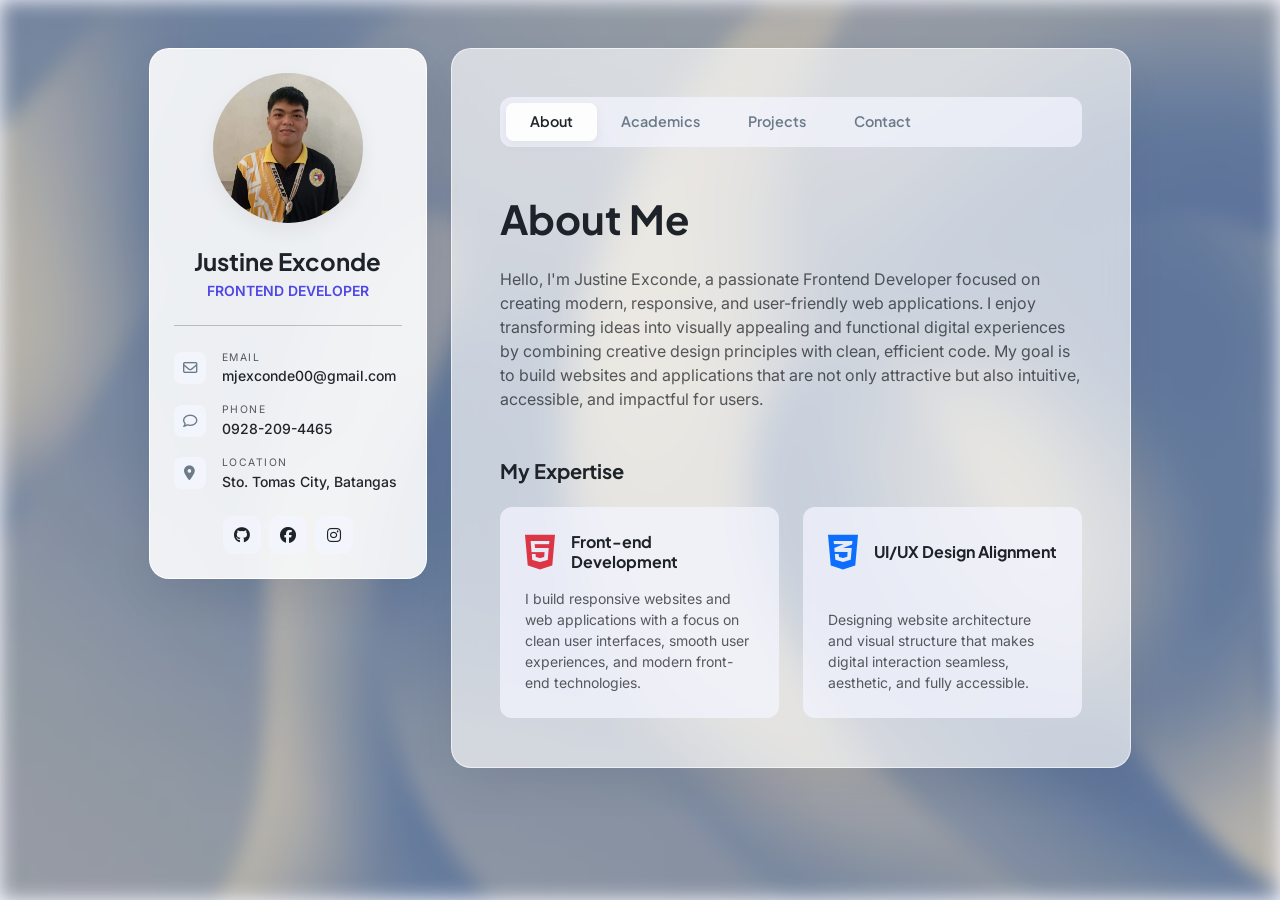
==== commit 88079c17: "New" ====
--- a/index.html
+++ b/index.html
@@ -71,6 +71,10 @@
                 role="tab">About</button>
             </li>
             <li class="nav-item" role="presentation">
+              <button class="nav-link" id="academics-tab" data-bs-toggle="tab" data-bs-target="#academics" type="button"
+                role="tab">Academics</button>
+            </li>
+            <li class="nav-item" role="presentation">
               <button class="nav-link" id="projects-tab" data-bs-toggle="tab" data-bs-target="#projects" type="button"
                 role="tab">Projects</button>
             </li>
@@ -105,7 +109,40 @@
                       <i class="fab fa-css3-alt text-primary display-6 me-3"></i>
                       <h4 class="h6 fw-bold mb-0">UI/UX Design Alignment</h4>
                     </div>
-                    <p class="small text-muted mb-0"></p>
+                    <p class="small text-muted mb-0">Designing website architecture and visual structure that makes digital
+                      interaction seamless, aesthetic, and fully accessible.</p>
+                  </div>
+                </div>
+              </div>
+            </div>
+
+            <div class="tab-pane fade" id="academics" role="tabpanel" aria-labelledby="academics-tab">
+              <h2 class="display-6 fw-bold mb-4">Academics</h2>
+              <div class="row g-4">
+                <div class="col-md-6">
+                  <div class="academic-card">
+                    <div class="project-preview p-4 d-flex align-items-center justify-content-center">
+                      <img src="images/academics2.png" alt="Academic record preview"
+                        class="img-fluid rounded-3" style="max-height:220px; object-fit:cover;" />
+                    </div>
+                    <div class="p-4">
+                      <h4 class="h6 fw-bold mb-1">BENTO</h4>
+                      <p class="small text-muted mb-3">Bento Layouting</p>
+                      <a href="#" class="btn btn-outline-dark btn-sm rounded-pill px-3">View on GitHub</a>
+                    </div>
+                  </div>
+                </div>
+                <div class="col-md-6">
+                  <div class="academic-card">
+                    <div class="project-preview p-4 d-flex align-items-center justify-content-center">
+                      <img src="images/academics1.png" alt="Academic record preview"
+                        class="img-fluid rounded-3" style="max-height:220px; object-fit:cover;" />
+                    </div>
+                    <div class="p-4">
+                      <h4 class="h6 fw-bold mb-1">BENTO</h4>
+                      <p class="small text-muted mb-3">NBA BENTO LAYOUT</p>
+                      <a href="#" class="btn btn-outline-dark btn-sm rounded-pill px-3">View on GitHub</a>
+                    </div>
                   </div>
                 </div>
               </div>
@@ -136,7 +173,7 @@
                     <div class="p-4">
                       <h4 class="h6 fw-bold mb-1">Logo 3d</h4>
                       <p class="small text-muted mb-3">UI/UX Design & Prototyping</p>
-                      <a href="#" class="btn btn-outline-dark btn-sm rounded-pill px-3">See Project</a>
+                      <a href="#" class="btn btn-outline-dark btn-sm rounded-pill px-3">See Pgrojects</a>
                     </div>
                   </div>
                 </div>
